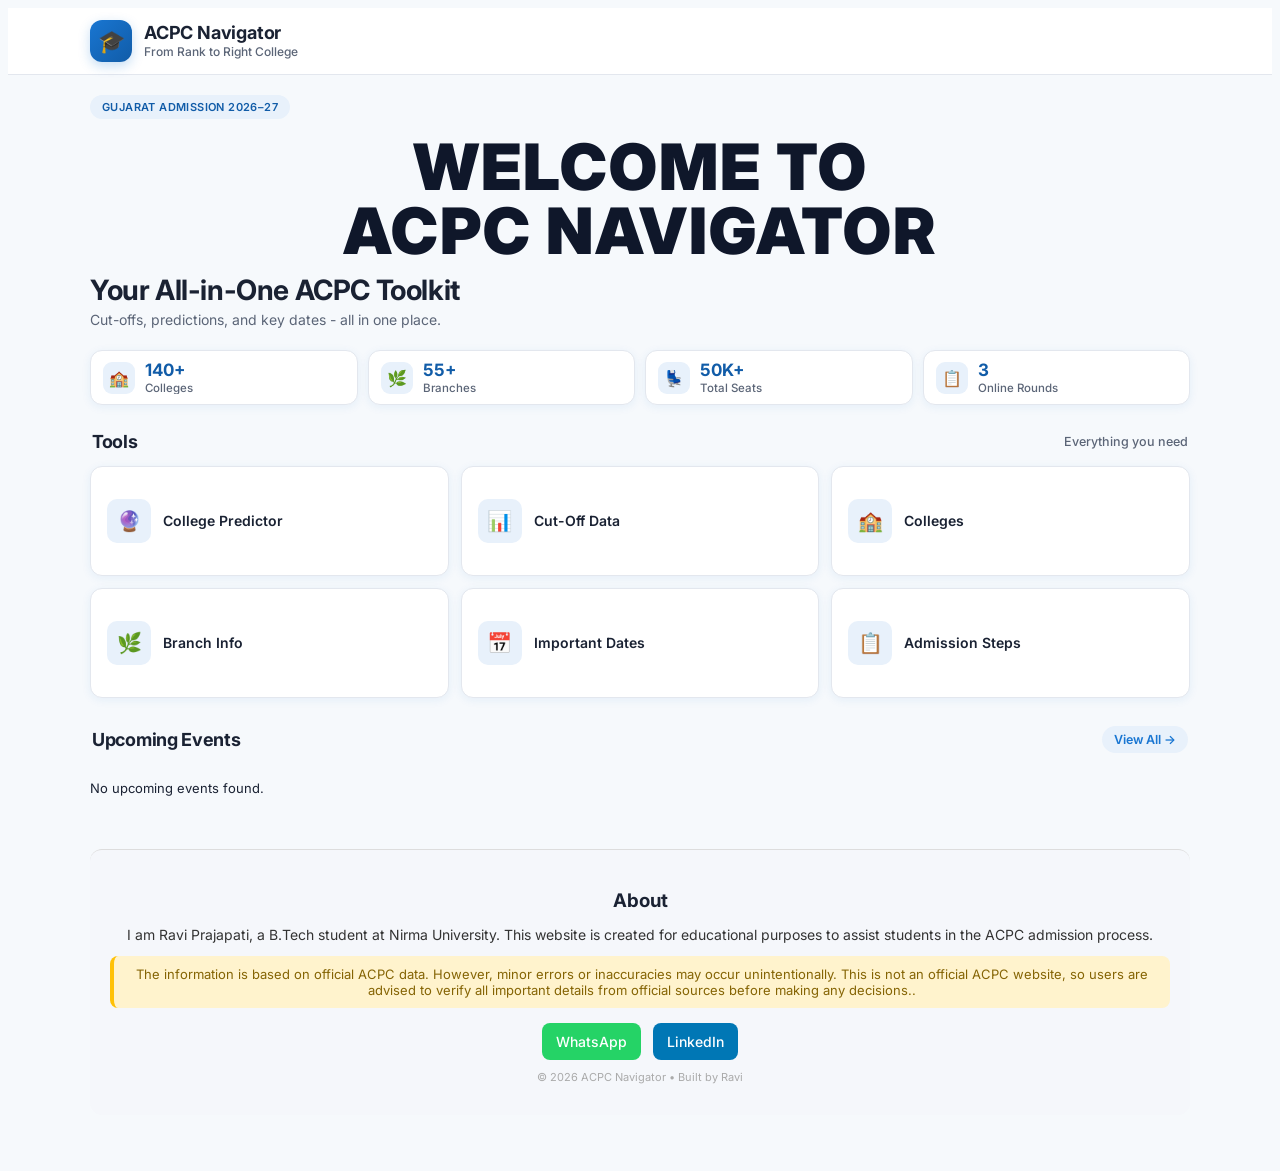
==== index.html @ 4369d3b2 "Initial commit" ====
<!DOCTYPE html>
<html lang="en">
<head>
  <meta charset="UTF-8">
  <meta name="viewport" content="width=device-width, initial-scale=1.0">
  <title>ACPC Navigator – From Rank to Right College</title>
  <link rel="stylesheet" href="./styles.css">
  <link rel="icon" href="data:image/svg+xml,<svg xmlns='http://www.w3.org/2000/svg' viewBox='0 0 100 100'><text y='.9em' font-size='90'>🎓</text></svg>">
</head>
<body data-page="home">

  <!-- TOP BAR -->
  <header class="home-topbar">
    <div class="home-brand">
      <div class="home-logo">🎓</div>
      <div class="home-brand-text">
        <h1 class="home-brand-title">ACPC Navigator</h1>
        <p class="home-brand-tagline">From Rank to Right College</p>
      </div>
    </div>
  </header>

  <!-- MAIN CONTENT -->
  <main class="home-wrap">

    <!-- HERO -->
    <section class="home-hero">
      <span class="home-hero-chip">Gujarat Admission 2026–27</span>
      <div class="welcome-banner">
  <h2 class="welcome-title">
    WELCOME TO <br>
    ACPC NAVIGATOR
  </h2>
</div>
      <h3 class="home-hero-title">Your All-in-One ACPC Toolkit</h3>
      <p class="home-hero-sub">Cut-offs, predictions, and key dates - all in one place.</p>
    </section>

    <!-- STATS: 2x2 -->
    <section class="home-stats">
      <div class="home-stat-card">
        <div class="home-stat-icon">🏫</div>
        <div class="home-stat-text">
          <div class="home-stat-val">140+</div>
          <div class="home-stat-lbl">Colleges</div>
        </div>
      </div>
      <div class="home-stat-card">
        <div class="home-stat-icon">🌿</div>
        <div class="home-stat-text">
          <div class="home-stat-val">55+</div>
          <div class="home-stat-lbl">Branches</div>
        </div>
      </div>
      <div class="home-stat-card">
        <div class="home-stat-icon">💺</div>
        <div class="home-stat-text">
          <div class="home-stat-val">50K+</div>
          <div class="home-stat-lbl">Total Seats</div>
        </div>
      </div>
      <div class="home-stat-card">
        <div class="home-stat-icon">📋</div>
        <div class="home-stat-text">
          <div class="home-stat-val">3</div>
          <div class="home-stat-lbl">Online Rounds</div>
        </div>
      </div>
    </section>

    <!-- QUICK TOOLS -->
    <div class="home-section-head">
      <h3>Tools</h3>
      <span>Everything you need</span>
    </div>

    <section class="home-tools card-grid">
      <a href="predictor.html" class="home-tool dash-card c-gold">
        <div class="home-tool-icon">🔮</div>
        <div class="home-tool-text">
          <div class="card-label home-tool-label">College Predictor</div>
        </div>
      </a>

      <a href="cutoff.html" class="home-tool dash-card c-teal">
        <div class="home-tool-icon">📊</div>
        <div class="home-tool-text">
          <div class="card-label home-tool-label">Cut-Off Data</div>
        </div>
      </a>

      <a href="colleges.html" class="home-tool dash-card c-blue">
        <div class="home-tool-icon">🏫</div>
        <div class="home-tool-text">
          <div class="card-label home-tool-label">Colleges</div>
        </div>
      </a>

      <a href="BranchInfo/branchinfo.html" class="home-tool dash-card c-purple">
        <div class="home-tool-icon">🌿</div>
        <div class="home-tool-text">
          <div class="card-label home-tool-label">Branch Info</div>
        </div>
      </a>

      <a href="dates.html" class="home-tool dash-card c-gold">
        <div class="home-tool-icon">📅</div>
        <div class="home-tool-text">
          <div class="card-label home-tool-label">Important Dates</div>
        </div>
      </a>

      <a href="admission.html" class="home-tool dash-card c-green">
        <div class="home-tool-icon">📋</div>
        <div class="home-tool-text">
          <div class="card-label home-tool-label">Admission Steps</div>
        </div>
      </a>
    </section>

    <!-- UPCOMING EVENTS -->
    <div class="home-section-head">
      <h3>Upcoming Events</h3>
      <a href="dates.html" class="home-section-link">View All →</a>
    </div>

    <section class="home-events dates-list" id="homeUpcoming">
      <div class="home-events-loading">Loading upcoming events…</div>
    </section>
  <!-- DISCLAIMER / ABOUT -->
<!-- DISCLAIMER / ABOUT -->
<section class="home-footer">

  <h3>About</h3>

  <p class="home-about-text">
    I am Ravi Prajapati, a B.Tech student at Nirma University. This website is created for educational purposes to assist students in the ACPC admission process.
  </p>

  <p class="home-disclaimer">
    The information is based on official ACPC data. However, minor errors or inaccuracies may occur unintentionally.
    This is not an official ACPC website, so users are advised to verify all important details from official sources before making any decisions..
  </p>

  <!-- SOCIAL BUTTONS -->
  <div class="home-socials">

    <a href="https://wa.me/917096362037" target="_blank" class="social-btn whatsapp">
      WhatsApp
    </a>

    <a href="https://www.linkedin.com/in/ravi-prajapati-14rt9/" target="_blank" class="social-btn linkedin">
      LinkedIn
    </a>
  </div>
<p style="font-size:11px;color:#aaa;margin-top:10px;">
  © 2026 ACPC Navigator • Built by Ravi
</p>
</section>
  </main>
  <script src="./script.js"></script>
 
</body>
</html>
---- styles.css ----
/* ============================================================
   HOME PAGE — Clean white theme (scoped to data-page="home")
   ============================================================ */
@import url('https://fonts.googleapis.com/css2?family=Inter:wght@400;500;600;700;800&display=swap');

:root {
  --h-primary: #1976d2;
  --h-primary-soft: #e8f1fb;
  --h-primary-dark: #115ca8;
  --h-bg: #ffffff;
  --h-bg-soft: #f6f9fc;
  --h-text: #1a2233;
  --h-text-soft: #5b6577;
  --h-text-mute: #8a93a4;
  --h-border: #e3e7ee;
  --h-shadow: 0 2px 10px rgba(25, 118, 210, 0.08);
  --h-shadow-hover: 0 8px 24px rgba(25, 118, 210, 0.16);
  --h-radius: 12px;
  --h-radius-lg: 18px;
}

body[data-page="home"] {
  background: var(--h-bg-soft);
  color: var(--h-text);
  font-family: 'Inter', system-ui, -apple-system, "Segoe UI", Roboto, sans-serif;
  -webkit-font-smoothing: antialiased;
}

body[data-page="home"] .bottom-nav { display: none !important; }

/* Top bar */
body[data-page="home"] .home-topbar {
  position: sticky; top: 0; z-index: 50;
  background: #fff;
  border-bottom: 1px solid var(--h-border);
  padding: 12px 16px;
}
body[data-page="home"] .home-brand {
  display: flex; align-items: center; gap: 12px;
  max-width: 1100px; margin: 0 auto;
}
body[data-page="home"] .home-logo {
  width: 42px; height: 42px; flex-shrink: 0;
  border-radius: 12px;
  background: linear-gradient(135deg, var(--h-primary), var(--h-primary-dark));
  display: grid; place-items: center;
  font-size: 22px;
  box-shadow: 0 4px 12px rgba(25,118,210,0.25);
}
body[data-page="home"] .home-brand-title {
  margin: 0; font-size: 18px; font-weight: 700;
  color: var(--h-text); letter-spacing: -0.2px; line-height: 1.1;
}
body[data-page="home"] .home-brand-tagline {
  margin: 2px 0 0; font-size: 12px;
  color: var(--h-text-soft); font-weight: 500;
}

/* Layout */
body[data-page="home"] .home-wrap {
  max-width: 1100px; margin: 0 auto;
  padding: 20px 16px 48px;
}

/* Hero */
body[data-page="home"] .home-hero { margin-bottom: 22px; }
body[data-page="home"] .home-hero-chip {
  display: inline-block;
  background: var(--h-primary-soft);
  color: var(--h-primary-dark);
  font-size: 11px; font-weight: 600;
  padding: 5px 12px; border-radius: 999px;
  letter-spacing: 0.4px; text-transform: uppercase;
}
body[data-page="home"] .home-hero-title {
  margin: 10px 0 4px;
  font-size: clamp(20px, 4.5vw, 26px);
  font-weight: 700; letter-spacing: -0.4px;
  color: var(--h-text);
}
body[data-page="home"] .home-hero-sub {
  margin: 0; color: var(--h-text-soft); font-size: 14px;
}

/* ===== Stats (compact, secondary) ===== */
body[data-page="home"] .home-stats {
  display: grid;
  grid-template-columns: repeat(2, 1fr);
  gap: 10px;
  margin-bottom: 26px;
}
body[data-page="home"] .home-stat-card {
  background: #fff;
  border: 1px solid var(--h-border);
  border-radius: var(--h-radius);
  padding: 10px 12px;
  box-shadow: var(--h-shadow);
  display: flex; align-items: center; gap: 10px;
  min-height: 0;
  transition: transform .15s ease, box-shadow .15s ease;
}
body[data-page="home"] .home-stat-card:hover {
  transform: translateY(-1px);
  box-shadow: var(--h-shadow-hover);
}
body[data-page="home"] .home-stat-icon {
  width: 32px; height: 32px; flex-shrink: 0;
  border-radius: 9px;
  background: var(--h-primary-soft);
  display: grid; place-items: center;
  font-size: 16px;
  margin: 0;
}
body[data-page="home"] .home-stat-text { min-width: 0; line-height: 1.1; }
body[data-page="home"] .home-stat-val {
  font-size: 17px; font-weight: 700; color: var(--h-primary-dark);
  line-height: 1.1;
}
body[data-page="home"] .home-stat-lbl {
  margin-top: 2px; font-size: 11.5px; color: var(--h-text-soft);
  font-weight: 500;
  white-space: nowrap; overflow: hidden; text-overflow: ellipsis;
}

/* Section heads */
body[data-page="home"] .home-section-head {
  display: flex; align-items: center; justify-content: space-between;
  margin: 6px 2px 14px;
}
body[data-page="home"] .home-section-head h3 {
  margin: 0; font-size: 17px; font-weight: 700;
  color: var(--h-text); letter-spacing: -0.3px;
}
body[data-page="home"] .home-section-head span,
body[data-page="home"] .home-section-link {
  font-size: 12.5px; color: var(--h-text-soft); font-weight: 500;
  text-decoration: none;
}
body[data-page="home"] .home-section-link {
  color: var(--h-primary);
  background: var(--h-primary-soft);
  padding: 6px 12px;
  border-radius: 999px;
  font-weight: 600;
  transition: background .15s ease, color .15s ease;
}
body[data-page="home"] .home-section-link:hover {
  background: var(--h-primary);
  color: #fff;
}

/* Tools — override dark .dash-card styles ONLY on home */
body[data-page="home"] .home-tools {
  display: grid;
  grid-template-columns: repeat(2, 1fr);
  gap: 12px;
  margin-bottom: 28px;
}
body[data-page="home"] .home-tool {
  background: #fff !important;
  border: 1px solid var(--h-border) !important;
  border-radius: var(--h-radius) !important;
  padding: 16px !important;
  box-shadow: var(--h-shadow);
  display: flex; align-items: center; gap: 12px;
  text-decoration: none; color: var(--h-text);
  transition: transform .15s ease, box-shadow .15s ease, border-color .15s ease;
  overflow: hidden;
  flex-direction: row !important;
  min-height: 76px;
}
body[data-page="home"] .home-tool::before,
body[data-page="home"] .home-tool::after,
body[data-page="home"] .home-tool .card-arrow { display: none !important; }
body[data-page="home"] .home-tool:hover {
  transform: translateY(-2px);
  box-shadow: var(--h-shadow-hover);
  border-color: var(--h-primary) !important;
  background: #fff !important;
}
body[data-page="home"] .home-tool-icon {
  width: 44px; height: 44px; flex-shrink: 0;
  border-radius: 10px;
  background: var(--h-primary-soft);
  display: grid; place-items: center;
  font-size: 20px;
}
body[data-page="home"] .home-tool-text { min-width: 0; }
body[data-page="home"] .home-tool-label {
  font-family: 'Inter', sans-serif !important;
  font-size: 14px !important; font-weight: 600 !important;
  color: var(--h-text) !important;
  line-height: 1.2; margin: 0;
}
body[data-page="home"] .home-tool-desc {
  display: block !important;
  font-size: 12px !important; color: var(--h-text-soft) !important;
  margin-top: 3px !important;
}

/* Home page should use Dates timeline styles */

body[data-page="home"] .home-events {
  position: relative;
  display: flex;
  flex-direction: column;
  gap: 18px;
}

body[data-page="home"] .timeline-item {
  opacity: 1;
  transform: none;
}

body[data-page="home"] .timeline-card {
  background: #fff;
  border: 1px solid #e3e7ee;
  border-left: 4px solid #1976d2;
  border-radius: 18px;
  padding: 14px;

  display: grid;
  grid-template-columns: 64px 1fr;
  gap: 12px;

  box-shadow: 0 2px 10px rgba(25,118,210,.08);
}

body[data-page="home"] .timeline-pill {
  margin-top: 10px;
  justify-self: start;
}

/* Responsive */
@media (min-width: 560px) {
  body[data-page="home"] .home-stats { grid-template-columns: repeat(4, 1fr); }
}
@media (min-width: 640px) {
  body[data-page="home"] .home-tools { grid-template-columns: repeat(3, 1fr); }
}
@media (min-width: 960px) {
  body[data-page="home"] .home-hero-title { font-size: 28px; }
  body[data-page="home"] .home-section-head h3 { font-size: 18px; }
  body[data-page="home"] .home-event { grid-template-columns: 72px 1fr; }
  body[data-page="home"] .home-event-day { font-size: 24px; }
}



body[data-page="home"] .timeline-card{
  background:#fff;
  border:1px solid #e3e7ee;
  border-left:4px solid #1976d2;
  border-radius:18px;
  padding:14px;

  display:grid;
  grid-template-columns:64px 1fr auto;
  gap:12px;

  align-items:start;

  box-shadow:0 2px 10px rgba(25,118,210,.08);
}

body[data-page="home"] .timeline-date{
  background:#e8f1fb;
  border-radius:12px;
  padding:8px 6px;
  text-align:center;
  display:flex;
  flex-direction:column;
}

body[data-page="home"] .timeline-day{
  font-size:18px;
  font-weight:800;
  color:#1976d2;
}

body[data-page="home"] .timeline-month{
  font-size:11px;
  font-weight:700;
  color:#1976d2;
}

body[data-page="home"] .timeline-year{
  font-size:10px;
  color:#8a93a4;
}

body[data-page="home"] .timeline-title{
  font-size:15px;
  font-weight:700;
}

body[data-page="home"] .timeline-detail{
  margin-top:5px;
  font-size:13px;
  color:#5b6577;
  line-height:1.4;
}

body[data-page="home"] .timeline-tag{
  display:inline-block;
  margin-top:8px;
  padding:4px 10px;
  border-radius:999px;
  background:#e8f1fb;
  color:#115ca8;
  font-size:11px;
  font-weight:600;
}

body[data-page="home"] .timeline-pill{
  font-size:11px;
  font-weight:700;
  padding:4px 10px;
  border-radius:999px;
  background:#e8f1fb;
  color:#115ca8;
  white-space:nowrap;
}
/* FOOTER / ABOUT SECTION */
.home-footer {
  margin-top: 40px;
  padding: 20px;
  background: #f5f7fb;
  border-top: 1px solid #ddd;
  text-align: center;
  border-radius: 12px;
}

.home-footer h3 {
  margin-bottom: 10px;
}

.home-about-text {
  font-size: 14px;
  color: #333;
  margin-bottom: 10px;
}

.home-disclaimer {
 background: #fff3cd;
  color: #856404;
  padding: 10px;
  border-radius: 8px;
  font-size: 13px;
  margin-bottom: 15px;
  border-left: 4px solid #ffc107;
}

/* SOCIAL BUTTONS */
.home-socials {
  display: flex;
  justify-content: center;
  gap: 12px;
}

.social-btn {
  padding: 10px 14px;
  border-radius: 8px;
  text-decoration: none;
  color: white;
  font-size: 14px;
  font-weight: 500;
  transition: 0.3s;
}

/* WhatsApp */
.whatsapp {
  background: #25D366;
}

.whatsapp:hover {
  background: #1ebe5d;
}

/* LinkedIn */
.linkedin {
  background: #0077b5;
}

.linkedin:hover {
  background: #005f8d;
}


.welcome-title{
  text-align: center;
  margin:16px 0 8px;

  font-size:clamp(2.4rem,9vw,4rem);
  font-weight:900;

  line-height:1;
  letter-spacing:2px;

  color:#0f172a;

  text-transform:uppercase;

  
}

.home-hero-title{
  margin:12px 0 6px;

  font-size:1.25rem;
  font-weight:700;

  color:#475569;
}
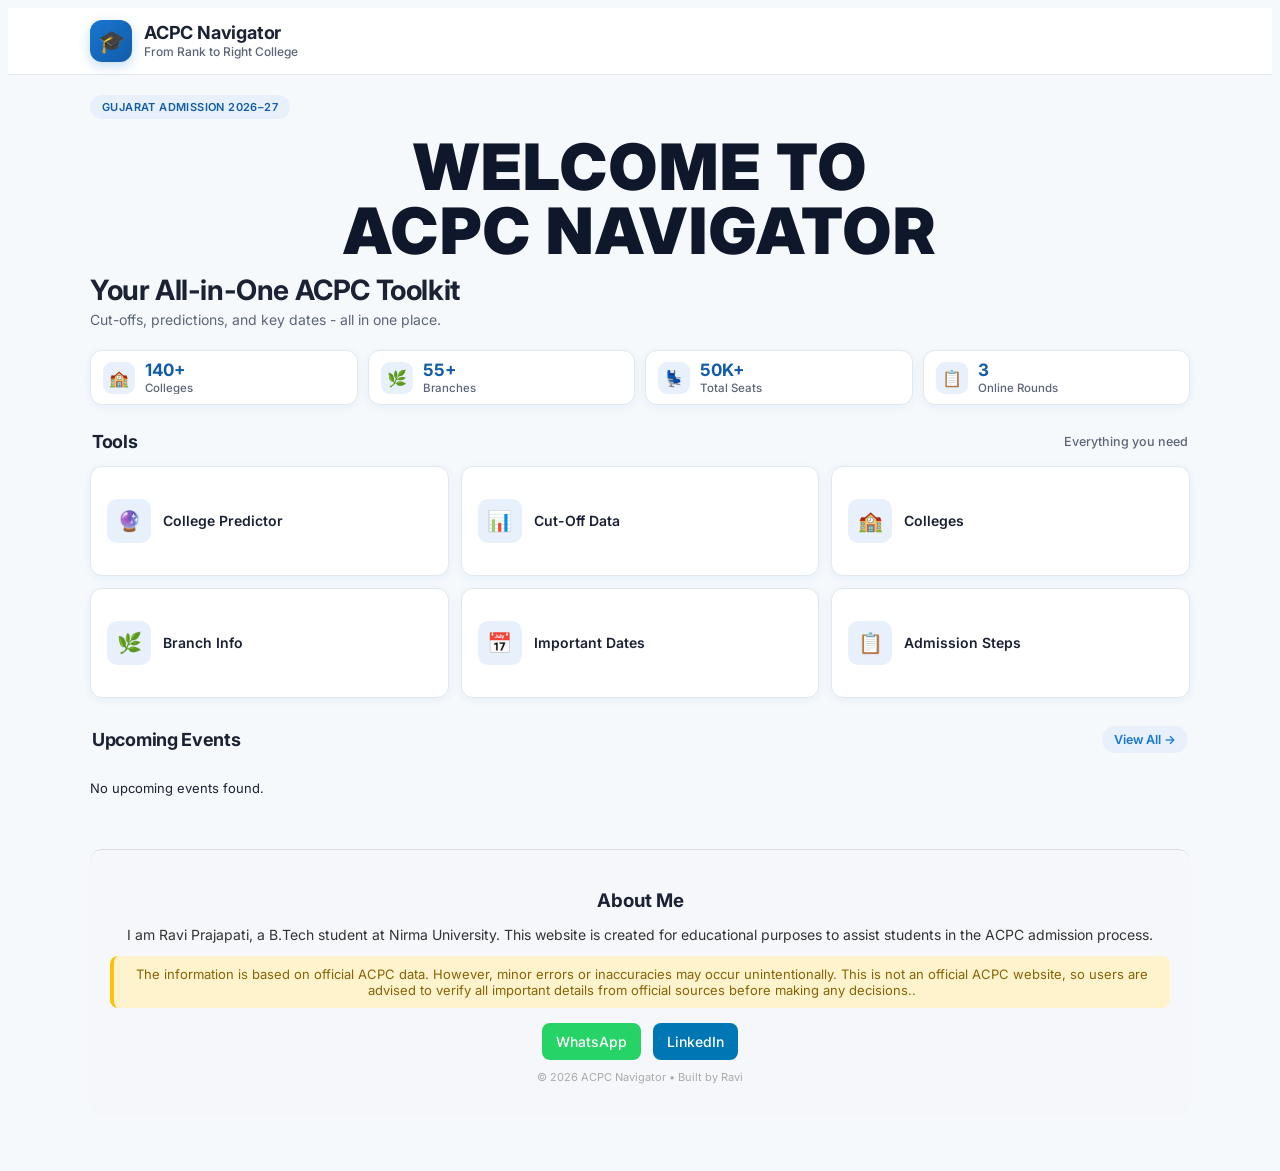
==== commit 68e3f9cd: "Added Live Demo in README.md" ====
--- a/index.html
+++ b/index.html
@@ -3,6 +3,8 @@
 <head>
   <meta charset="UTF-8">
   <meta name="viewport" content="width=device-width, initial-scale=1.0">
+   <!-- Google verification -->
+    <meta name="google-site-verification" content="u3ieW87gC7oSaE_A8uK642584st7yLyVFPIn1HtJ-r4" />
   <title>ACPC Navigator – From Rank to Right College</title>
   <link rel="stylesheet" href="./styles.css">
   <link rel="icon" href="data:image/svg+xml,<svg xmlns='http://www.w3.org/2000/svg' viewBox='0 0 100 100'><text y='.9em' font-size='90'>🎓</text></svg>">
@@ -131,7 +133,7 @@
 <!-- DISCLAIMER / ABOUT -->
 <section class="home-footer">
 
-  <h3>About</h3>
+  <h3>About Me</h3>
 
   <p class="home-about-text">
     I am Ravi Prajapati, a B.Tech student at Nirma University. This website is created for educational purposes to assist students in the ACPC admission process.
